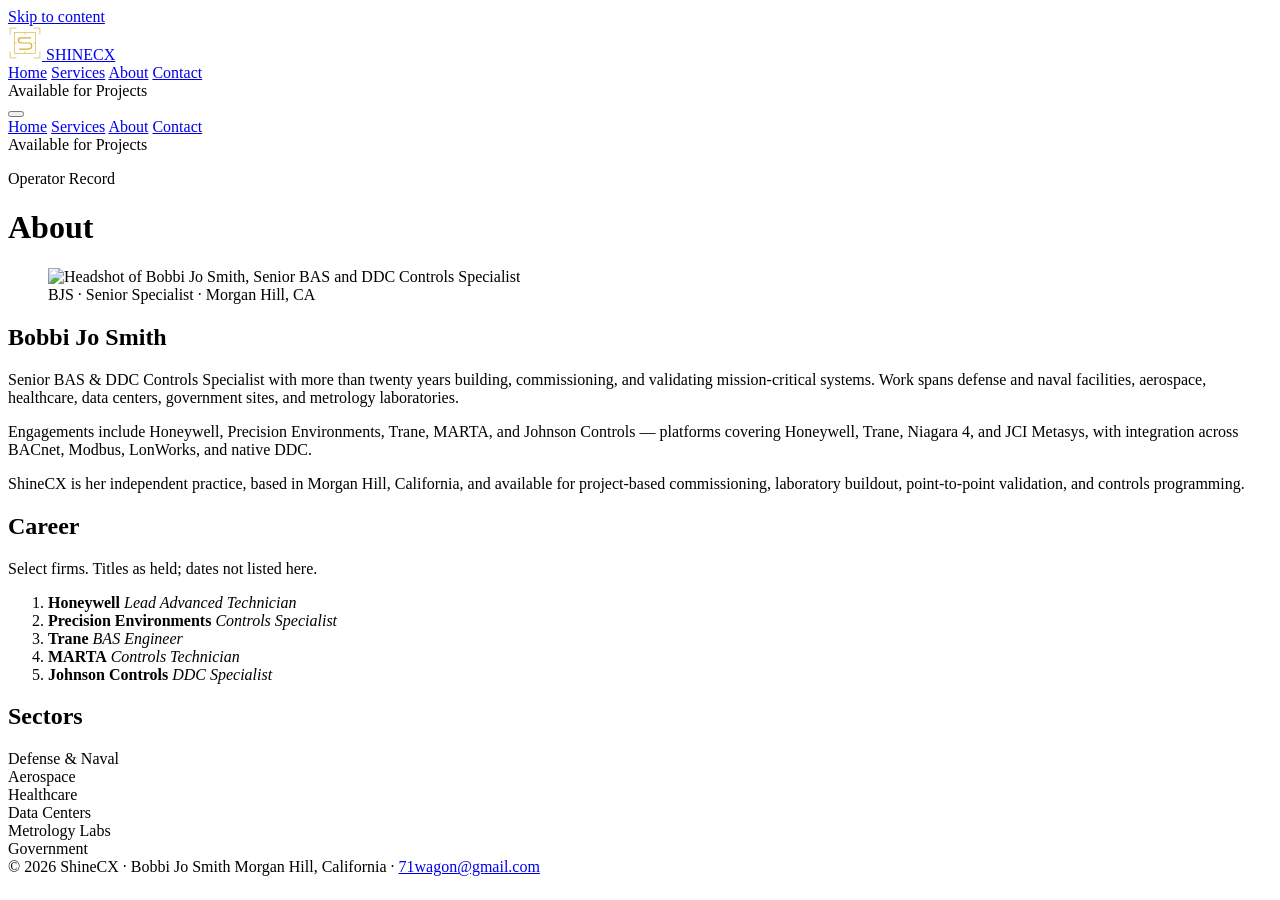
==== about.html @ 3b0bb78f "Add ShineCX demo pages: home, services, about, contact" ====
<!DOCTYPE html>
<html lang="en">
<head>
  <meta charset="utf-8">
  <meta name="viewport" content="width=device-width, initial-scale=1">
  <meta name="theme-color" content="#0a0a0a">
  <title>About — ShineCX · Bobbi Jo Smith</title>
  <meta name="description" content="Bobbi Jo Smith, Senior BAS &amp; DDC Controls Specialist. Honeywell, Precision Environments, Trane, MARTA, Johnson Controls. Morgan Hill, California.">
  <link rel="icon" href="assets/mark.svg" type="image/svg+xml">
  <link rel="preconnect" href="https://fonts.googleapis.com">
  <link rel="preconnect" href="https://fonts.gstatic.com" crossorigin>
  <link href="https://fonts.googleapis.com/css2?family=IBM+Plex+Mono:wght@400;500&family=Inter:wght@400;500;600&family=Syne:wght@700;800&display=swap" rel="stylesheet">
  <link rel="stylesheet" href="css/styles.css">
</head>
<body>
  <div class="grid-bg" aria-hidden="true"></div>
  <a class="skip" href="#main">Skip to content</a>
  <header class="site-header">
    <div class="wrap">
      <a class="brand" href="index.html">
        <img src="assets/mark.svg" width="34" height="34" alt="">
        <span class="wordmark">SHINECX</span>
      </a>
      <span class="header-spacer"></span>
      <nav class="nav-desktop" aria-label="Primary">
        <a href="index.html">Home</a>
        <a href="services.html">Services</a>
        <a href="about.html" aria-current="page">About</a>
        <a href="contact.html">Contact</a>
      </nav>
      <div class="avail"><span class="led" aria-hidden="true"></span> Available for Projects</div>
      <button class="nav-toggle" type="button" aria-expanded="false" aria-controls="mobile-nav" aria-label="Open menu">
        <span></span><span></span><span></span>
      </button>
    </div>
  </header>
  <nav id="mobile-nav" class="nav-panel" aria-label="Mobile">
    <a href="index.html">Home</a>
    <a href="services.html">Services</a>
    <a href="about.html" aria-current="page">About</a>
    <a href="contact.html">Contact</a>
    <div class="avail"><span class="led" aria-hidden="true"></span> Available for Projects</div>
  </nav>

  <main id="main" class="page">
    <div class="wrap">
      <p class="page-kicker">Operator Record</p>
      <h1 class="page-title">About</h1>
      <div class="gold-rule" aria-hidden="true"></div>

      <div class="about-grid">
        <figure class="portrait">
          <img src="assets/headshot.jpg" alt="Headshot of Bobbi Jo Smith, Senior BAS and DDC Controls Specialist" width="800" height="1000">
          <figcaption>BJS · Senior Specialist · Morgan Hill, CA</figcaption>
        </figure>
        <div class="bio">
          <h2>Bobbi Jo Smith</h2>
          <p>Senior BAS &amp; DDC Controls Specialist with more than twenty years building, commissioning, and validating mission-critical systems. Work spans defense and naval facilities, aerospace, healthcare, data centers, government sites, and metrology laboratories.</p>
          <p>Engagements include Honeywell, Precision Environments, Trane, MARTA, and Johnson Controls — platforms covering Honeywell, Trane, Niagara 4, and JCI Metasys, with integration across BACnet, Modbus, LonWorks, and native DDC.</p>
          <p>ShineCX is her independent practice, based in Morgan Hill, California, and available for project-based commissioning, laboratory buildout, point-to-point validation, and controls programming.</p>
        </div>
      </div>

      <section class="section-block" aria-labelledby="firms-heading">
        <h2 id="firms-heading">Career</h2>
        <p class="page-lede">Select firms. Titles as held; dates not listed here.</p>
        <ol class="timeline">
          <li>
            <strong>Honeywell</strong>
            <em>Lead Advanced Technician</em>
          </li>
          <li>
            <strong>Precision Environments</strong>
            <em>Controls Specialist</em>
          </li>
          <li>
            <strong>Trane</strong>
            <em>BAS Engineer</em>
          </li>
          <li>
            <strong>MARTA</strong>
            <em>Controls Technician</em>
          </li>
          <li>
            <strong>Johnson Controls</strong>
            <em>DDC Specialist</em>
          </li>
        </ol>
      </section>

      <section class="section-block" aria-labelledby="sectors-heading">
        <h2 id="sectors-heading">Sectors</h2>
        <div class="sector-grid">
          <div class="sector">Defense &amp; Naval</div>
          <div class="sector">Aerospace</div>
          <div class="sector">Healthcare</div>
          <div class="sector">Data Centers</div>
          <div class="sector">Metrology Labs</div>
          <div class="sector">Government</div>
        </div>
      </section>
    </div>
  </main>

  <footer class="site-footer">
    <div class="wrap">
      <span>© 2026 ShineCX · Bobbi Jo Smith</span>
      <span>Morgan Hill, California · <a href="mailto:71wagon@gmail.com">71wagon@gmail.com</a></span>
    </div>
  </footer>
  <script src="js/main.js"></script>
</body>
</html>
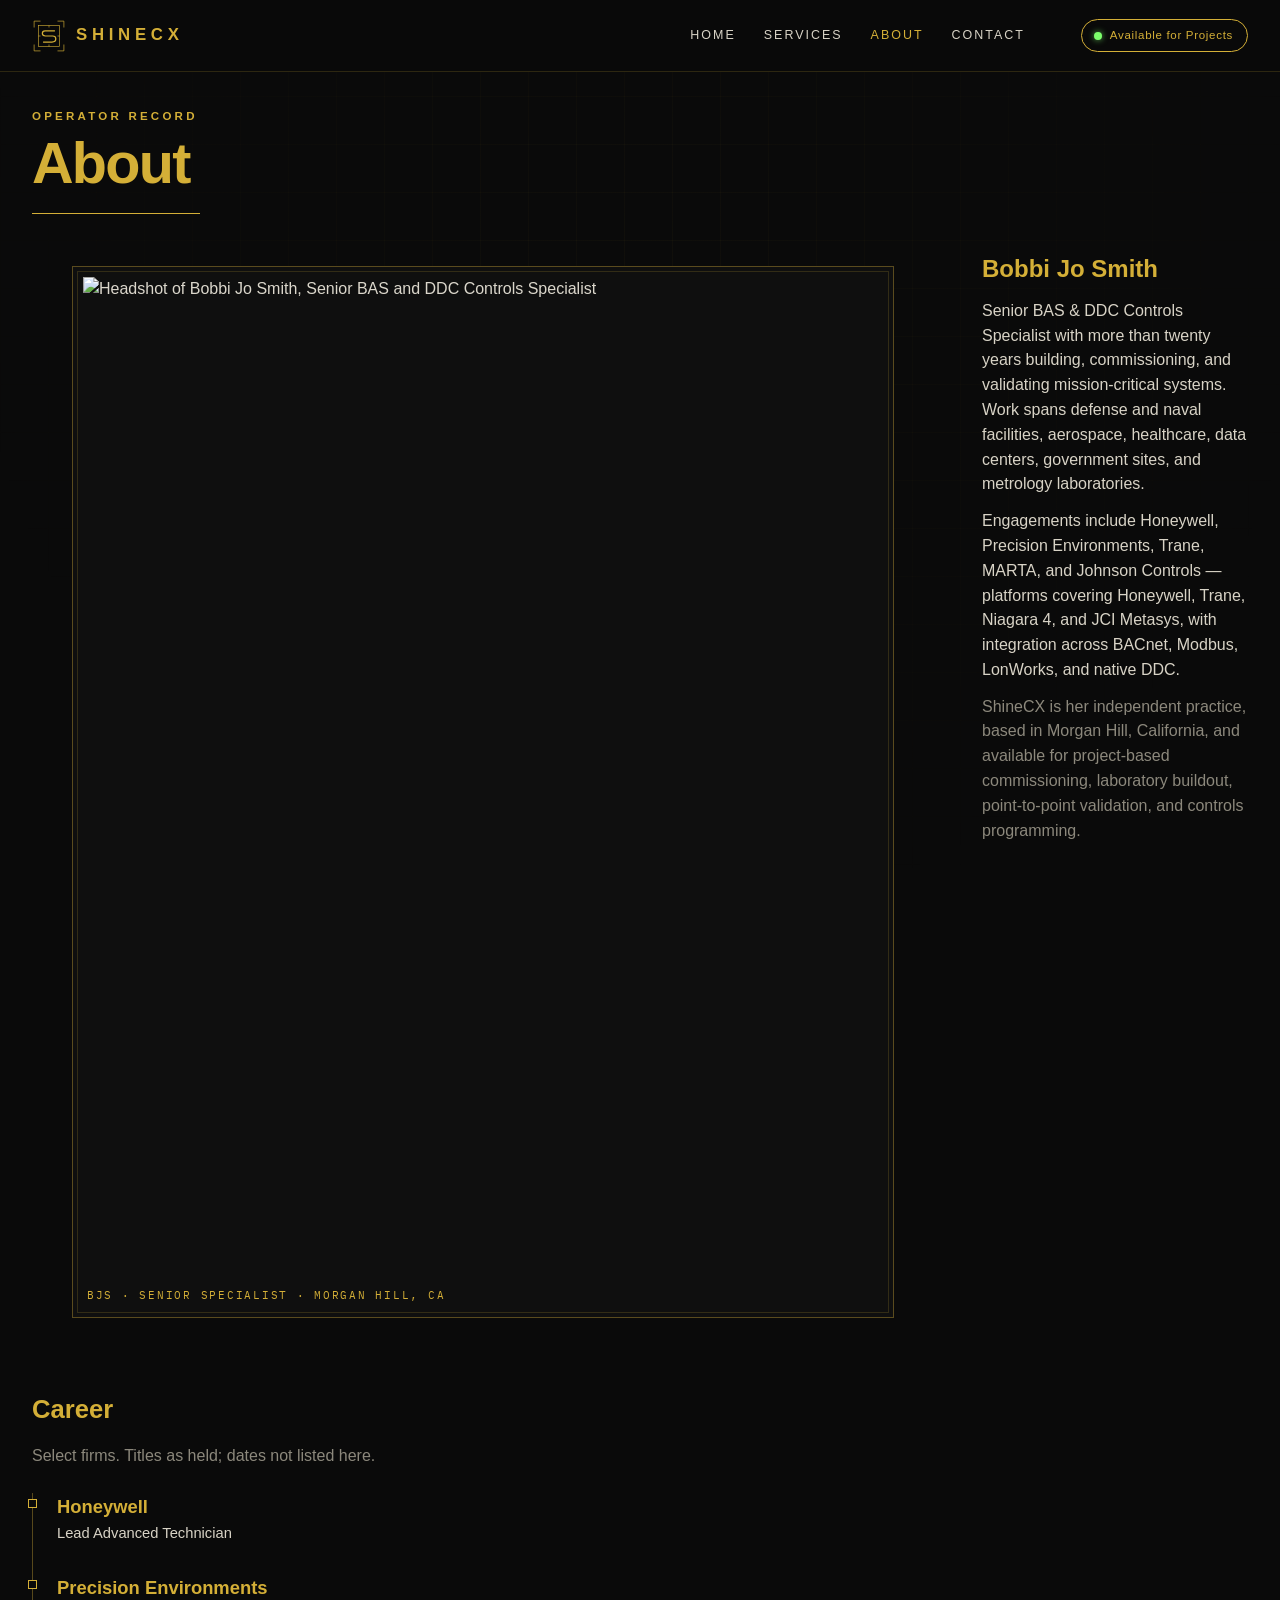
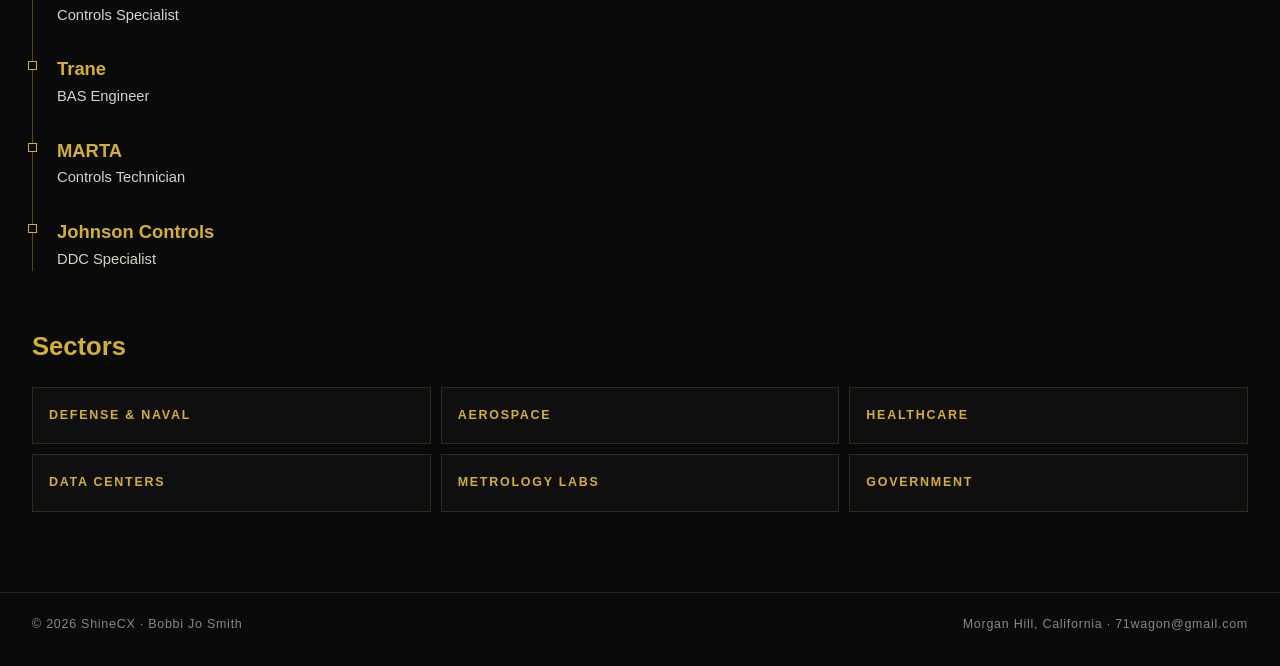
==== commit 956f83b4: "Use existing headshot on About without copying binary into the demo repo" ====
--- a/about.html
+++ b/about.html
@@ -50,7 +50,7 @@
 
       <div class="about-grid">
         <figure class="portrait">
-          <img src="assets/headshot.jpg" alt="Headshot of Bobbi Jo Smith, Senior BAS and DDC Controls Specialist" width="800" height="1000">
+          <img src="https://raw.githubusercontent.com/galgottago/Shinecx_web/main/artifacts/shine-mobile/assets/images/headshot.png" alt="Headshot of Bobbi Jo Smith, Senior BAS and DDC Controls Specialist" width="800" height="1000">
           <figcaption>BJS · Senior Specialist · Morgan Hill, CA</figcaption>
         </figure>
         <div class="bio">
--- a/css/styles.css
+++ b/css/styles.css
@@ -0,0 +1,694 @@
+/* ShineCx-version — gold-on-black industrial console
+   Accent: champagne gold #D4AF37 only (plus the availability LED).
+   No rainbow, no Replit chrome, no generic shadcn kit. */
+
+:root {
+  --bg: #0a0a0a;
+  --bg-deep: #050505;
+  --card: #0f0f0f;
+  --gold: #D4AF37;
+  --gold-dim: rgba(212, 175, 55, 0.14);
+  --gold-line: rgba(212, 175, 55, 0.38);
+  --gold-faint: rgba(212, 175, 55, 0.18);
+  --text: #d8d3c6;
+  --muted: #8c887c;
+  --led: #7CFF6B;
+  --header-h: 72px;
+  --max: 1280px;
+  --font-display: "Syne", sans-serif;
+  --font-body: "Inter", sans-serif;
+  --font-mono: "IBM Plex Mono", ui-monospace, monospace;
+}
+
+*, *::before, *::after { box-sizing: border-box; }
+html { scroll-behavior: smooth; }
+html, body { margin: 0; padding: 0; }
+body {
+  font-family: var(--font-body);
+  background: var(--bg);
+  color: var(--text);
+  min-height: 100vh;
+  line-height: 1.55;
+  -webkit-font-smoothing: antialiased;
+}
+img { max-width: 100%; display: block; }
+a { color: var(--gold); text-decoration: none; }
+a:hover { text-decoration: underline; text-underline-offset: 3px; }
+button, input, select, textarea { font-family: inherit; color: inherit; }
+
+.skip {
+  position: absolute;
+  left: -999px;
+  top: 0;
+}
+.skip:focus {
+  left: 12px;
+  top: 12px;
+  z-index: 100;
+  background: var(--gold);
+  color: #0a0a0a;
+  padding: 8px 12px;
+}
+
+.grid-bg {
+  pointer-events: none;
+  position: fixed;
+  inset: 0;
+  z-index: 0;
+  background-image:
+    linear-gradient(rgba(212, 175, 55, 0.035) 1px, transparent 1px),
+    linear-gradient(90deg, rgba(212, 175, 55, 0.035) 1px, transparent 1px);
+  background-size: 48px 48px;
+  mask-image: radial-gradient(ellipse at 50% 30%, #000 0%, transparent 78%);
+}
+
+.wrap {
+  position: relative;
+  z-index: 1;
+  width: min(var(--max), calc(100% - 32px));
+  margin: 0 auto;
+}
+@media (min-width: 900px) {
+  .wrap { width: min(var(--max), calc(100% - 64px)); }
+}
+
+.site-header {
+  position: sticky;
+  top: 0;
+  z-index: 40;
+  height: var(--header-h);
+  background: rgba(10, 10, 10, 0.92);
+  border-bottom: 1px solid var(--gold-faint);
+  backdrop-filter: blur(8px);
+}
+.site-header .wrap {
+  height: 100%;
+  display: flex;
+  align-items: center;
+  gap: 20px;
+}
+.brand {
+  display: flex;
+  align-items: center;
+  gap: 10px;
+  text-decoration: none;
+  flex-shrink: 0;
+}
+.brand:hover { text-decoration: none; }
+.brand img { width: 34px; height: 34px; }
+.wordmark {
+  font-family: var(--font-display);
+  font-weight: 800;
+  font-size: 0.92rem;
+  letter-spacing: 0.22em;
+  color: var(--gold);
+  line-height: 1;
+}
+@media (min-width: 900px) {
+  .wordmark { font-size: 1.05rem; letter-spacing: 0.28em; }
+}
+.header-spacer { flex: 1; }
+
+.nav-desktop {
+  display: none;
+  align-items: center;
+  gap: 28px;
+}
+.nav-desktop a {
+  color: var(--text);
+  font-size: 0.78rem;
+  letter-spacing: 0.16em;
+  text-transform: uppercase;
+  font-weight: 500;
+  text-decoration: none;
+}
+.nav-desktop a:hover,
+.nav-desktop a[aria-current="page"] { color: var(--gold); }
+
+.avail {
+  display: inline-flex;
+  align-items: center;
+  gap: 8px;
+  border: 1px solid var(--gold);
+  color: var(--gold);
+  border-radius: 999px;
+  padding: 6px 10px 6px 9px;
+  font-size: 0.62rem;
+  letter-spacing: 0.06em;
+  font-weight: 500;
+  white-space: nowrap;
+}
+.avail .led {
+  width: 8px;
+  height: 8px;
+  border-radius: 50%;
+  background: var(--led);
+  box-shadow: 0 0 6px rgba(124, 255, 107, 0.7);
+  flex-shrink: 0;
+}
+
+.nav-toggle {
+  margin-left: 4px;
+  width: 42px;
+  height: 42px;
+  background: transparent;
+  border: 0;
+  padding: 10px;
+  display: flex;
+  flex-direction: column;
+  justify-content: center;
+  gap: 6px;
+  cursor: pointer;
+}
+.nav-toggle span {
+  display: block;
+  height: 1.5px;
+  width: 100%;
+  background: var(--gold);
+}
+
+.nav-panel {
+  display: none;
+  position: fixed;
+  inset: var(--header-h) 0 0 0;
+  background: var(--bg);
+  z-index: 39;
+  padding: 32px 24px;
+  border-top: 1px solid var(--gold-faint);
+}
+.nav-panel.open { display: block; }
+.nav-panel a {
+  display: block;
+  font-family: var(--font-display);
+  font-weight: 800;
+  font-size: 2rem;
+  color: var(--gold);
+  padding: 14px 0;
+  border-bottom: 1px solid var(--gold-faint);
+  text-decoration: none;
+  letter-spacing: 0.04em;
+}
+.nav-panel .avail { display: inline-flex; margin-top: 28px; }
+
+@media (max-width: 899px) {
+  .brand img { width: 28px; height: 28px; }
+  .wordmark { font-size: 0.8rem; letter-spacing: 0.16em; }
+  .site-header .wrap { gap: 8px; }
+  .site-header .avail {
+    font-size: 0.58rem;
+    padding: 5px 9px 5px 8px;
+    margin-left: auto;
+  }
+  .header-spacer { display: none; }
+}
+@media (min-width: 900px) {
+  .nav-desktop { display: flex; margin-left: auto; margin-right: 24px; }
+  .nav-toggle { display: none; }
+  .avail { font-size: 0.72rem; padding: 7px 14px 7px 12px; }
+  .header-spacer { display: none; }
+  .site-header .wrap { gap: 32px; }
+}
+
+.btn {
+  display: inline-flex;
+  align-items: center;
+  justify-content: center;
+  gap: 8px;
+  min-height: 48px;
+  padding: 0 22px;
+  border-radius: 8px;
+  font-size: 0.72rem;
+  font-weight: 600;
+  letter-spacing: 0.16em;
+  text-transform: uppercase;
+  text-decoration: none;
+  border: 1px solid var(--gold);
+  cursor: pointer;
+  transition: background 0.15s ease, color 0.15s ease;
+}
+.btn:hover { text-decoration: none; }
+.btn-gold { background: var(--gold); color: #0a0a0a; }
+.btn-gold:hover { background: #e3c258; }
+.btn-ghost { background: transparent; color: var(--gold); }
+.btn-ghost:hover { background: var(--gold-dim); }
+.cta-row {
+  display: flex;
+  flex-wrap: wrap;
+  gap: 12px;
+  margin-top: 28px;
+}
+
+.dashboard { padding: 28px 0 64px; }
+.hero-grid { display: grid; gap: 36px; }
+.hero-name {
+  font-family: var(--font-display);
+  font-weight: 800;
+  font-size: clamp(2.85rem, 9vw, 6.35rem);
+  line-height: 0.88;
+  color: var(--gold);
+  letter-spacing: -0.035em;
+  margin: 8px 0 0;
+}
+.gold-rule {
+  width: 140px;
+  height: 1px;
+  background: var(--gold);
+  margin: 22px 0 20px;
+}
+.hero-role {
+  margin: 0;
+  color: var(--gold);
+  font-size: 0.78rem;
+  font-weight: 600;
+  letter-spacing: 0.22em;
+  text-transform: uppercase;
+}
+.hero-lede {
+  margin: 14px 0 0;
+  color: var(--muted);
+  font-size: 1.02rem;
+  max-width: 36rem;
+}
+
+.chips {
+  display: flex;
+  flex-wrap: wrap;
+  gap: 10px;
+  list-style: none;
+  margin: 28px 0 0;
+  padding: 0;
+}
+.chips li {
+  border: 1px solid var(--gold);
+  color: var(--gold);
+  border-radius: 8px;
+  padding: 8px 14px;
+  font-size: 0.68rem;
+  font-weight: 600;
+  letter-spacing: 0.12em;
+  text-transform: uppercase;
+}
+
+.stats {
+  display: grid;
+  grid-template-columns: 1fr;
+  gap: 12px;
+  margin-top: 28px;
+}
+.stat {
+  background: var(--card);
+  border: 1px solid var(--gold-line);
+  border-radius: 10px;
+  padding: 18px 18px 16px;
+  display: grid;
+  grid-template-columns: 1fr auto;
+  grid-template-rows: auto auto;
+  gap: 2px 12px;
+  align-items: center;
+}
+.stat strong {
+  font-family: var(--font-display);
+  font-weight: 800;
+  font-size: 2rem;
+  color: var(--gold);
+  line-height: 1;
+  grid-column: 1;
+  grid-row: 1;
+}
+.stat span {
+  grid-column: 1;
+  grid-row: 2;
+  color: var(--gold);
+  font-size: 0.68rem;
+  letter-spacing: 0.16em;
+  text-transform: uppercase;
+  font-weight: 600;
+}
+.stat svg {
+  grid-column: 2;
+  grid-row: 1 / span 2;
+  width: 28px;
+  height: 28px;
+  stroke: var(--gold);
+  fill: none;
+  stroke-width: 1.4;
+}
+
+.lab-panel {
+  position: relative;
+  min-height: 420px;
+  background: var(--bg-deep);
+  border: 1px solid var(--gold-faint);
+  border-radius: 4px;
+  overflow: hidden;
+}
+.lab-scene {
+  position: absolute;
+  inset: 0;
+  background:
+    linear-gradient(180deg, rgba(10,10,10,0.15), rgba(10,10,10,0.55)),
+    radial-gradient(ellipse at 70% 18%, #1c1810 0%, #0a0a0a 62%);
+}
+.lab-scene::before {
+  content: "";
+  position: absolute;
+  left: 18%;
+  right: 10%;
+  top: 14%;
+  height: 2px;
+  background: #e6d7a2;
+  box-shadow: 0 24px 60px 12px rgba(212, 175, 55, 0.07);
+  opacity: 0.55;
+}
+.lab-scene::after {
+  content: "";
+  position: absolute;
+  inset: 0;
+  background: linear-gradient(115deg, transparent 40%, rgba(255,255,255,0.03) 48%, transparent 56%);
+}
+.schematic-overlay {
+  position: relative;
+  z-index: 1;
+  padding: 20px 18px 18px;
+  display: flex;
+  flex-direction: column;
+  gap: 12px;
+  min-height: 420px;
+}
+.schematic-kicker {
+  font-family: var(--font-mono);
+  font-size: 0.68rem;
+  letter-spacing: 0.22em;
+  color: var(--gold);
+  text-transform: uppercase;
+}
+.schematic-overlay svg { width: 100%; height: auto; flex: 1; }
+.data-cards { display: grid; grid-template-columns: 1fr; gap: 10px; }
+.data-card {
+  border: 1px solid var(--gold-faint);
+  background: rgba(15, 15, 15, 0.72);
+  padding: 10px 12px;
+}
+.data-card h3 {
+  margin: 0 0 8px;
+  font-family: var(--font-mono);
+  font-size: 0.68rem;
+  letter-spacing: 0.16em;
+  color: var(--gold);
+  font-weight: 500;
+}
+.data-card dl {
+  margin: 0;
+  display: grid;
+  grid-template-columns: 1fr auto;
+  gap: 4px 12px;
+  font-family: var(--font-mono);
+  font-size: 0.68rem;
+}
+.data-card dt { color: var(--muted); }
+.data-card dd { margin: 0; color: var(--gold); text-align: right; }
+.data-card .ok { color: var(--gold); }
+
+@media (min-width: 640px) {
+  .stats { grid-template-columns: repeat(3, 1fr); }
+  .data-cards { grid-template-columns: 1fr 1fr; }
+}
+@media (min-width: 1024px) {
+  .hero-grid {
+    grid-template-columns: 1.12fr 0.88fr;
+    gap: 48px;
+    align-items: stretch;
+  }
+  .lab-panel, .schematic-overlay { min-height: 100%; }
+  .gold-rule { width: 168px; }
+}
+
+.page { padding: 36px 0 80px; }
+.page-kicker {
+  font-size: 0.72rem;
+  letter-spacing: 0.28em;
+  text-transform: uppercase;
+  color: var(--gold);
+  margin: 0 0 10px;
+  font-weight: 600;
+}
+.page-title {
+  font-family: var(--font-display);
+  font-weight: 800;
+  font-size: clamp(2.2rem, 5vw, 3.6rem);
+  color: var(--gold);
+  letter-spacing: -0.03em;
+  line-height: 0.95;
+  margin: 0;
+}
+.page-lede { color: var(--muted); max-width: 40rem; margin: 14px 0 0; }
+
+.service-grid { display: grid; gap: 16px; margin-top: 36px; }
+.service-card {
+  background: var(--card);
+  border: 1px solid var(--gold-faint);
+  padding: 24px 22px 22px;
+  position: relative;
+}
+.service-card::before,
+.service-card::after {
+  content: "";
+  position: absolute;
+  width: 10px;
+  height: 10px;
+  border-color: var(--gold);
+  border-style: solid;
+}
+.service-card::before { top: -1px; left: -1px; border-width: 1px 0 0 1px; }
+.service-card::after { bottom: -1px; right: -1px; border-width: 0 1px 1px 0; }
+.service-card svg {
+  width: 32px;
+  height: 32px;
+  stroke: var(--gold);
+  fill: none;
+  stroke-width: 1.35;
+  margin-bottom: 16px;
+}
+.service-card h2 {
+  font-family: var(--font-display);
+  font-weight: 800;
+  font-size: 1.35rem;
+  color: var(--gold);
+  margin: 0 0 8px;
+}
+.service-card p { margin: 0 0 14px; color: var(--muted); font-size: 0.95rem; }
+.tags {
+  display: flex;
+  flex-wrap: wrap;
+  gap: 8px;
+  list-style: none;
+  margin: 0;
+  padding: 0;
+}
+.tags li {
+  font-size: 0.65rem;
+  letter-spacing: 0.12em;
+  text-transform: uppercase;
+  color: var(--gold);
+  border: 1px solid var(--gold-line);
+  padding: 4px 8px;
+}
+@media (min-width: 800px) {
+  .service-grid { grid-template-columns: 1fr 1fr; }
+}
+
+.about-grid {
+  display: grid;
+  gap: 32px;
+  margin-top: 36px;
+  align-items: start;
+}
+.portrait {
+  position: relative;
+  background: var(--card);
+  border: 1px solid var(--gold-line);
+  padding: 10px;
+}
+.portrait::before {
+  content: "";
+  position: absolute;
+  top: 4px; left: 4px; right: 4px; bottom: 4px;
+  border: 1px solid var(--gold-faint);
+  pointer-events: none;
+}
+.portrait img {
+  width: 100%;
+  aspect-ratio: 4 / 5;
+  object-fit: cover;
+  object-position: 50% 18%;
+  filter: grayscale(0.18) contrast(1.04);
+}
+.portrait figcaption {
+  font-family: var(--font-mono);
+  font-size: 0.68rem;
+  letter-spacing: 0.16em;
+  color: var(--gold);
+  padding: 10px 4px 4px;
+  text-transform: uppercase;
+}
+.bio h2 {
+  font-family: var(--font-display);
+  font-weight: 800;
+  color: var(--gold);
+  font-size: 1.5rem;
+  margin: 0 0 12px;
+}
+.bio p { color: var(--text); margin: 0 0 12px; }
+.bio p:last-child { margin-bottom: 0; color: var(--muted); }
+
+.section-block { margin-top: 56px; }
+.section-block h2 {
+  font-family: var(--font-display);
+  font-weight: 800;
+  color: var(--gold);
+  font-size: 1.6rem;
+  margin: 0 0 8px;
+}
+
+.timeline {
+  list-style: none;
+  margin: 24px 0 0;
+  padding: 0;
+  border-left: 1px solid var(--gold-line);
+}
+.timeline li { position: relative; padding: 0 0 28px 24px; }
+.timeline li:last-child { padding-bottom: 0; }
+.timeline li::before {
+  content: "";
+  position: absolute;
+  left: -5px;
+  top: 6px;
+  width: 9px;
+  height: 9px;
+  background: var(--bg);
+  border: 1px solid var(--gold);
+}
+.timeline strong {
+  display: block;
+  color: var(--gold);
+  font-family: var(--font-display);
+  font-weight: 800;
+  font-size: 1.15rem;
+}
+.timeline em {
+  font-style: normal;
+  color: var(--text);
+  font-size: 0.92rem;
+}
+
+.sector-grid {
+  display: grid;
+  grid-template-columns: 1fr 1fr;
+  gap: 10px;
+  margin-top: 20px;
+}
+.sector {
+  border: 1px solid var(--gold-faint);
+  background: var(--card);
+  padding: 18px 16px;
+  color: var(--gold);
+  font-size: 0.78rem;
+  letter-spacing: 0.14em;
+  text-transform: uppercase;
+  font-weight: 600;
+}
+@media (min-width: 800px) {
+  .about-grid { grid-template-columns: 0.82fr 1.18fr; gap: 48px; }
+  .sector-grid { grid-template-columns: repeat(3, 1fr); }
+}
+
+.contact-grid { display: grid; gap: 32px; margin-top: 36px; }
+.panel {
+  background: var(--card);
+  border: 1px solid var(--gold-faint);
+  padding: 24px;
+}
+.panel h2 {
+  font-family: var(--font-display);
+  font-weight: 800;
+  color: var(--gold);
+  margin: 0 0 8px;
+  font-size: 1.35rem;
+}
+.panel p { color: var(--muted); margin: 0 0 16px; }
+.meta-list { list-style: none; margin: 0; padding: 0; }
+.meta-list li {
+  display: flex;
+  flex-direction: column;
+  gap: 4px;
+  padding: 12px 0;
+  border-top: 1px solid var(--gold-faint);
+  font-size: 0.92rem;
+}
+.meta-list span {
+  font-size: 0.68rem;
+  letter-spacing: 0.18em;
+  text-transform: uppercase;
+  color: var(--gold);
+}
+.form-grid { display: grid; gap: 14px; }
+.form-grid label {
+  display: grid;
+  gap: 6px;
+  font-size: 0.68rem;
+  letter-spacing: 0.16em;
+  text-transform: uppercase;
+  color: var(--gold);
+  font-weight: 600;
+}
+.form-grid input,
+.form-grid select,
+.form-grid textarea {
+  background: var(--bg);
+  border: 1px solid var(--gold-line);
+  border-radius: 0;
+  padding: 12px 12px;
+  font-size: 0.95rem;
+  color: var(--text);
+  letter-spacing: 0;
+  text-transform: none;
+  font-weight: 400;
+}
+.form-grid input:focus,
+.form-grid select:focus,
+.form-grid textarea:focus {
+  outline: none;
+  border-color: var(--gold);
+}
+.form-grid textarea { min-height: 140px; resize: vertical; }
+.form-note { font-size: 0.8rem; color: var(--muted); margin: 8px 0 0; }
+@media (min-width: 860px) {
+  .contact-grid { grid-template-columns: 0.9fr 1.1fr; align-items: start; }
+}
+
+.site-footer {
+  border-top: 1px solid var(--gold-faint);
+  padding: 22px 0 32px;
+  position: relative;
+  z-index: 1;
+}
+.site-footer .wrap {
+  display: flex;
+  flex-wrap: wrap;
+  gap: 8px 24px;
+  justify-content: space-between;
+  color: var(--muted);
+  font-size: 0.78rem;
+  letter-spacing: 0.06em;
+}
+.site-footer a { color: var(--muted); }
+.site-footer a:hover { color: var(--gold); }
+
+:focus-visible {
+  outline: 1px solid var(--gold);
+  outline-offset: 3px;
+}
+@media (prefers-reduced-motion: reduce) {
+  html { scroll-behavior: auto; }
+  * { transition: none !important; }
+}
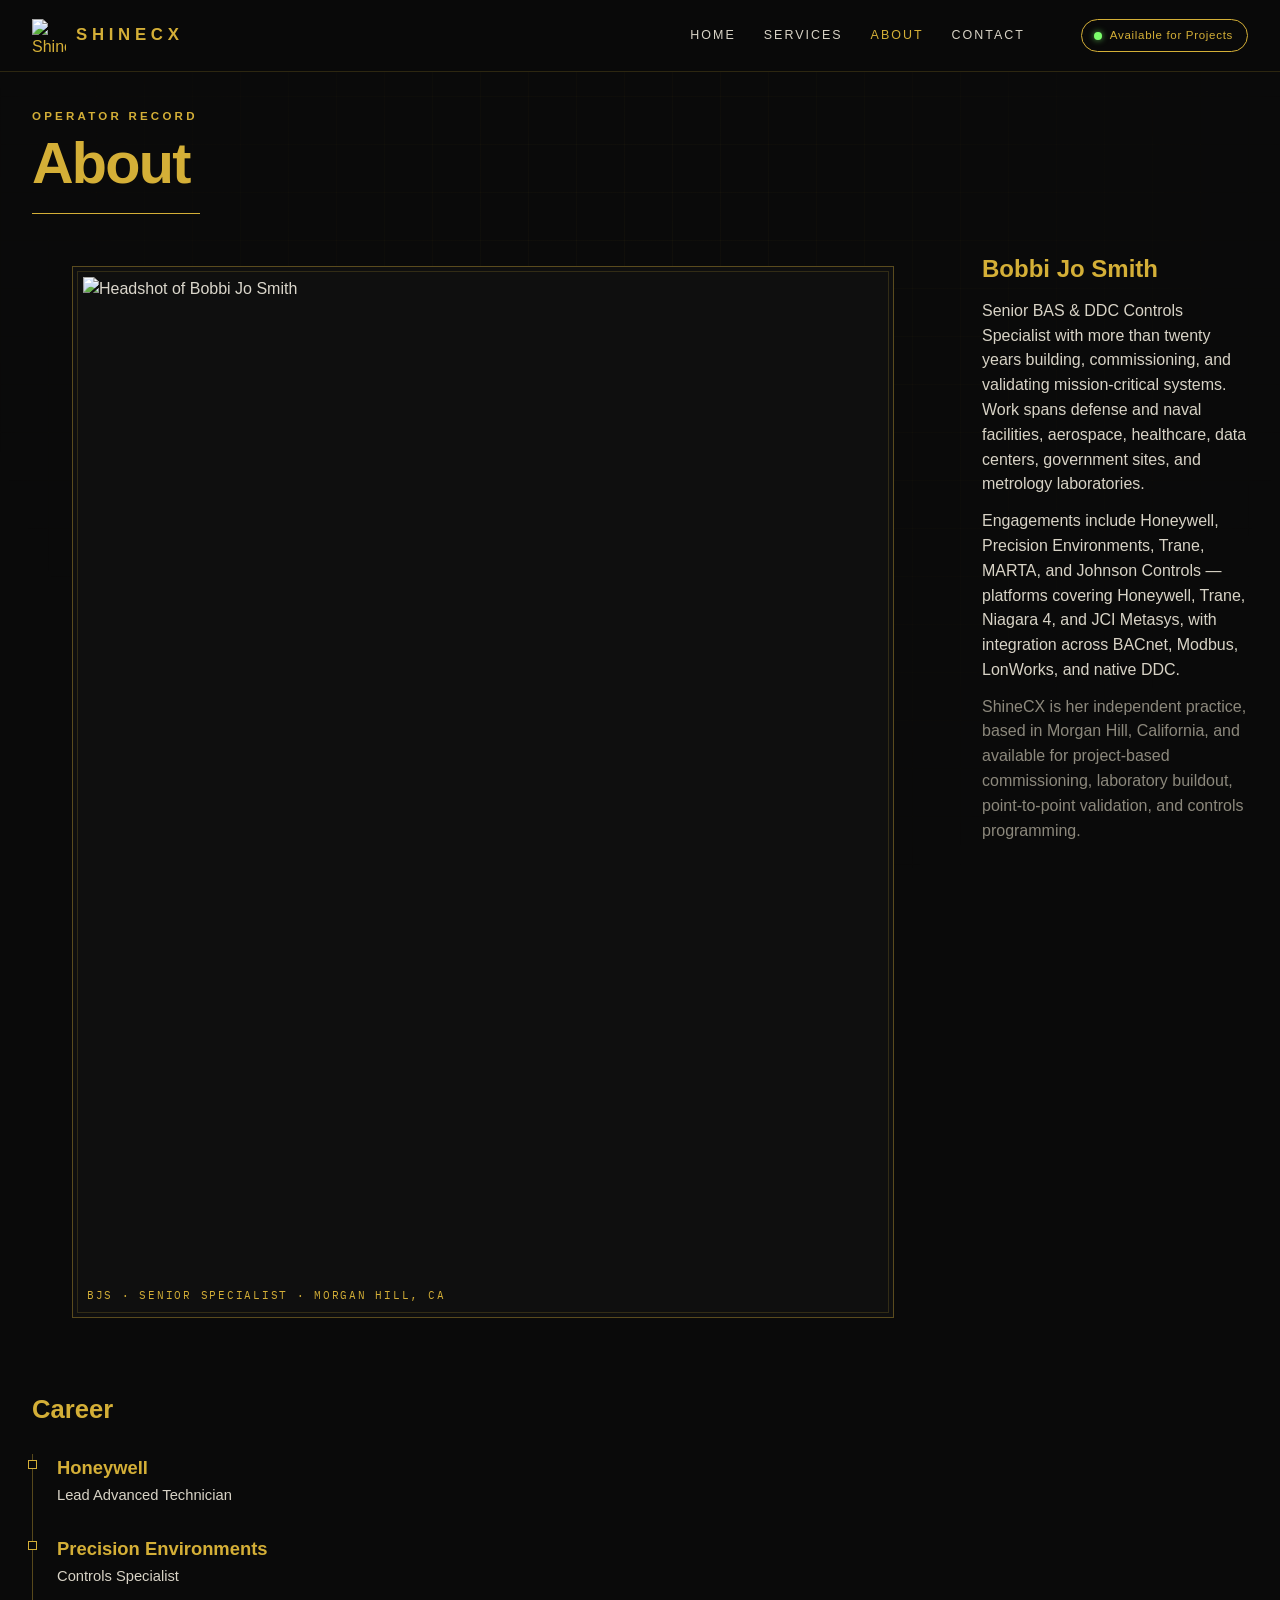
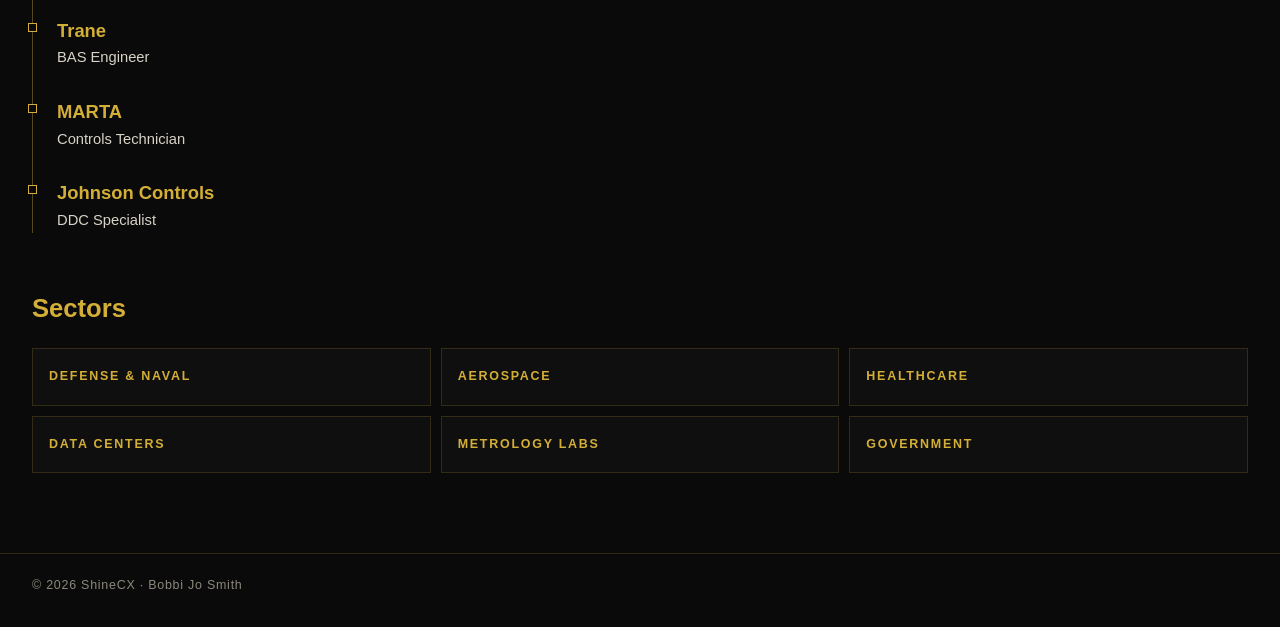
==== commit 9b2e7c12: "Restore original ShineCX logo on the demo" ====
--- a/about.html
+++ b/about.html
@@ -5,8 +5,7 @@
   <meta name="viewport" content="width=device-width, initial-scale=1">
   <meta name="theme-color" content="#0a0a0a">
   <title>About — ShineCX · Bobbi Jo Smith</title>
-  <meta name="description" content="Bobbi Jo Smith, Senior BAS &amp; DDC Controls Specialist. Honeywell, Precision Environments, Trane, MARTA, Johnson Controls. Morgan Hill, California.">
-  <link rel="icon" href="assets/mark.svg" type="image/svg+xml">
+  <link rel="icon" href="https://raw.githubusercontent.com/galgottago/Shinecx_web/main/artifacts/shine-mobile/assets/images/icon.png" type="image/png">
   <link rel="preconnect" href="https://fonts.googleapis.com">
   <link rel="preconnect" href="https://fonts.gstatic.com" crossorigin>
   <link href="https://fonts.googleapis.com/css2?family=IBM+Plex+Mono:wght@400;500&family=Inter:wght@400;500;600&family=Syne:wght@700;800&display=swap" rel="stylesheet">
@@ -14,11 +13,10 @@
 </head>
 <body>
   <div class="grid-bg" aria-hidden="true"></div>
-  <a class="skip" href="#main">Skip to content</a>
   <header class="site-header">
     <div class="wrap">
       <a class="brand" href="index.html">
-        <img src="assets/mark.svg" width="34" height="34" alt="">
+        <img src="https://raw.githubusercontent.com/galgottago/Shinecx_web/main/artifacts/shine-mobile/assets/images/icon.png" width="34" height="34" alt="ShineCX">
         <span class="wordmark">SHINECX</span>
       </a>
       <span class="header-spacer"></span>
@@ -29,9 +27,7 @@
         <a href="contact.html">Contact</a>
       </nav>
       <div class="avail"><span class="led" aria-hidden="true"></span> Available for Projects</div>
-      <button class="nav-toggle" type="button" aria-expanded="false" aria-controls="mobile-nav" aria-label="Open menu">
-        <span></span><span></span><span></span>
-      </button>
+      <button class="nav-toggle" type="button" aria-expanded="false" aria-controls="mobile-nav" aria-label="Open menu"><span></span><span></span><span></span></button>
     </div>
   </header>
   <nav id="mobile-nav" class="nav-panel" aria-label="Mobile">
@@ -39,18 +35,15 @@
     <a href="services.html">Services</a>
     <a href="about.html" aria-current="page">About</a>
     <a href="contact.html">Contact</a>
-    <div class="avail"><span class="led" aria-hidden="true"></span> Available for Projects</div>
   </nav>
-
   <main id="main" class="page">
     <div class="wrap">
       <p class="page-kicker">Operator Record</p>
       <h1 class="page-title">About</h1>
       <div class="gold-rule" aria-hidden="true"></div>
-
       <div class="about-grid">
         <figure class="portrait">
-          <img src="https://raw.githubusercontent.com/galgottago/Shinecx_web/main/artifacts/shine-mobile/assets/images/headshot.png" alt="Headshot of Bobbi Jo Smith, Senior BAS and DDC Controls Specialist" width="800" height="1000">
+          <img src="https://raw.githubusercontent.com/galgottago/Shinecx_web/main/artifacts/shine-mobile/assets/images/headshot.png" alt="Headshot of Bobbi Jo Smith" width="800" height="1000">
           <figcaption>BJS · Senior Specialist · Morgan Hill, CA</figcaption>
         </figure>
         <div class="bio">
@@ -60,36 +53,18 @@
           <p>ShineCX is her independent practice, based in Morgan Hill, California, and available for project-based commissioning, laboratory buildout, point-to-point validation, and controls programming.</p>
         </div>
       </div>
-
-      <section class="section-block" aria-labelledby="firms-heading">
-        <h2 id="firms-heading">Career</h2>
-        <p class="page-lede">Select firms. Titles as held; dates not listed here.</p>
+      <section class="section-block">
+        <h2>Career</h2>
         <ol class="timeline">
-          <li>
-            <strong>Honeywell</strong>
-            <em>Lead Advanced Technician</em>
-          </li>
-          <li>
-            <strong>Precision Environments</strong>
-            <em>Controls Specialist</em>
-          </li>
-          <li>
-            <strong>Trane</strong>
-            <em>BAS Engineer</em>
-          </li>
-          <li>
-            <strong>MARTA</strong>
-            <em>Controls Technician</em>
-          </li>
-          <li>
-            <strong>Johnson Controls</strong>
-            <em>DDC Specialist</em>
-          </li>
+          <li><strong>Honeywell</strong><em>Lead Advanced Technician</em></li>
+          <li><strong>Precision Environments</strong><em>Controls Specialist</em></li>
+          <li><strong>Trane</strong><em>BAS Engineer</em></li>
+          <li><strong>MARTA</strong><em>Controls Technician</em></li>
+          <li><strong>Johnson Controls</strong><em>DDC Specialist</em></li>
         </ol>
       </section>
-
-      <section class="section-block" aria-labelledby="sectors-heading">
-        <h2 id="sectors-heading">Sectors</h2>
+      <section class="section-block">
+        <h2>Sectors</h2>
         <div class="sector-grid">
           <div class="sector">Defense &amp; Naval</div>
           <div class="sector">Aerospace</div>
@@ -101,13 +76,7 @@
       </section>
     </div>
   </main>
-
-  <footer class="site-footer">
-    <div class="wrap">
-      <span>© 2026 ShineCX · Bobbi Jo Smith</span>
-      <span>Morgan Hill, California · <a href="mailto:71wagon@gmail.com">71wagon@gmail.com</a></span>
-    </div>
-  </footer>
+  <footer class="site-footer"><div class="wrap"><span>© 2026 ShineCX · Bobbi Jo Smith</span></div></footer>
   <script src="js/main.js"></script>
 </body>
 </html>
